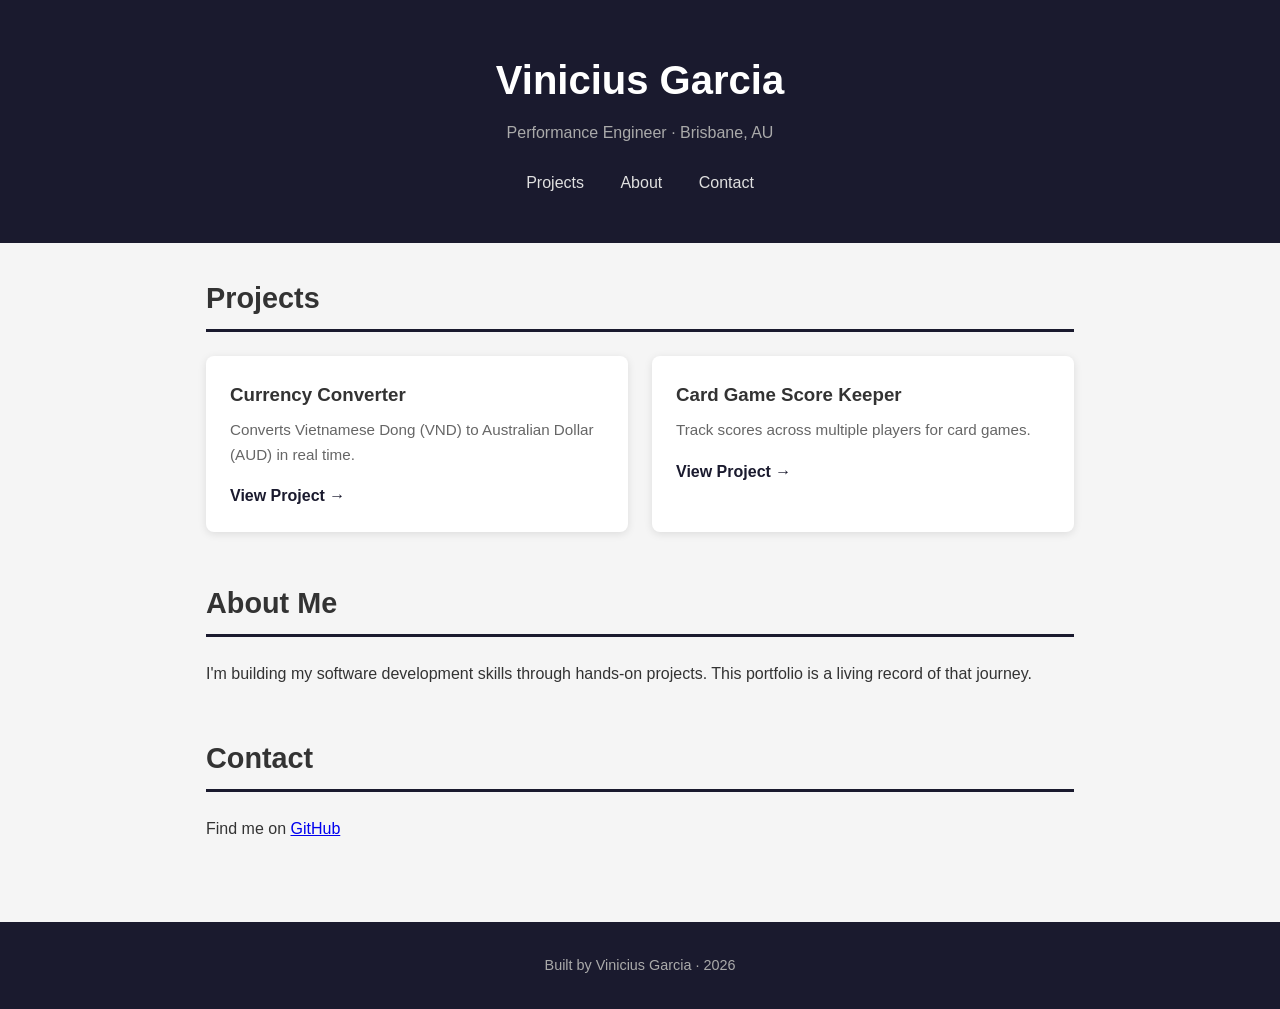
==== index.html @ 0daf0ae8 "Initial Commit: Portfolio Homepage" ====
<!DOCTYPE html>
<html lang="en">
<head>
    <meta charset="UTF-8">
    <meta name="viewport" content="width=device-width, initial-scale=1.0">
    <title>Vinicius Garcia | Developer Portfolio</title>
    <link rel="stylesheet" href="style.css">
</head>
<body>

    <header>
        <h1>Vinicius Garcia</h1>
        <p>Performance Engineer · Brisbane, AU</p>
        <nav>
            <a href="#projects">Projects</a>
            <a href="#about">About</a>
            <a href="#contact">Contact</a>
        </nav>
    </header>

    <main>
        <section id="projects">
            <h2>Projects</h2>
            <div class="project-grid">

                <div class="project-card">
                    <h3>Currency Converter</h3>
                    <p>Converts Vietnamese Dong (VND) to Australian Dollar (AUD) in real time.</p>
                    <a href="projects/currency-converter/index.html">View Project →</a>
                </div>

                <div class="project-card">
                    <h3>Card Game Score Keeper</h3>
                    <p>Track scores across multiple players for card games.</p>
                    <a href="projects/card-score-keeper/index.html">View Project →</a>
                </div>

            </div>
        </section>

        <section id="about">
            <h2>About Me</h2>
            <p>I'm building my software development skills through hands-on projects.
               This portfolio is a living record of that journey.</p>
        </section>

        <section id="contact">
            <h2>Contact</h2>
            <p>Find me on <a href="https://github.com/vbgarcia92" target="_blank">GitHub</a></p>
        </section>
    </main>

    <footer>
        <p>Built by Vinicius Garcia · 2026</p>
    </footer>

    <script src="script.js"></script>
</body>
</html>
---- style.css ----
/* === RESET & BASE === */
* {
  margin: 0;
  padding: 0;
  box-sizing: border-box;
}

body {
  font-family: "Segoe UI", Tahoma, Geneva, Verdana, sans-serif;
  background-color: #f5f5f5;
  color: #333;
  line-height: 1.6;
}

/* === HEADER === */
header {
  background-color: #1a1a2e;
  color: white;
  text-align: center;
  padding: 3rem 1rem;
}

header h1 {
  font-size: 2.5rem;
  margin-bottom: 0.5rem;
}
header p {
  color: #aaa;
  margin-bottom: 1.5rem;
}

nav a {
  color: #e0e0e0;
  text-decoration: none;
  margin: 0 1rem;
  font-size: 1rem;
}
nav a:hover {
  color: #fff;
  text-decoration: underline;
}

/* === MAIN SECTIONS === */
main {
  max-width: 900px;
  margin: 0 auto;
  padding: 2rem 1rem;
}

section {
  margin-bottom: 3rem;
}
section h2 {
  font-size: 1.8rem;
  margin-bottom: 1.5rem;
  border-bottom: 3px solid #1a1a2e;
  padding-bottom: 0.5rem;
}

/* === PROJECT CARDS === */
.project-grid {
  display: grid;
  grid-template-columns: repeat(auto-fit, minmax(250px, 1fr));
  gap: 1.5rem;
}

.project-card {
  background: white;
  border-radius: 8px;
  padding: 1.5rem;
  box-shadow: 0 2px 8px rgba(0, 0, 0, 0.1);
  transition: transform 0.2s;
}

.project-card:hover {
  transform: translateY(-4px);
}
.project-card h3 {
  margin-bottom: 0.5rem;
}
.project-card p {
  color: #666;
  font-size: 0.95rem;
  margin-bottom: 1rem;
}
.project-card a {
  color: #1a1a2e;
  font-weight: bold;
  text-decoration: none;
}
.project-card a:hover {
  text-decoration: underline;
}

/* === FOOTER === */
footer {
  text-align: center;
  padding: 2rem;
  background: #1a1a2e;
  color: #aaa;
  font-size: 0.9rem;
}
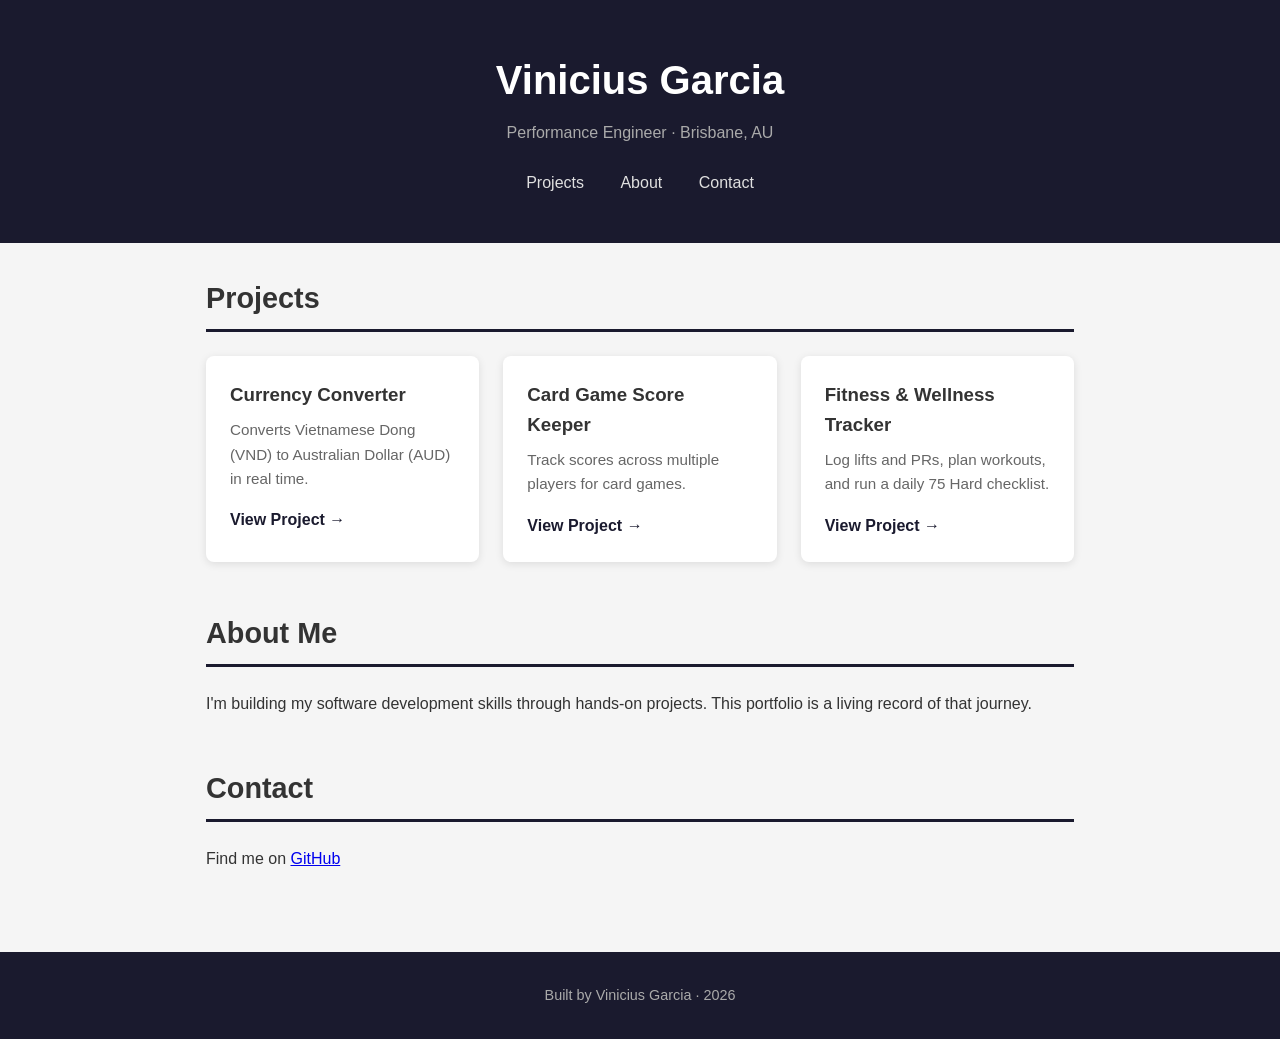
==== commit 3bc7a360: "Add fitness tracker app shell and lifts module Phase 1 — shell: - Mobile-first single-page app under" ====
--- a/index.html
+++ b/index.html
@@ -32,7 +32,13 @@
                 <div class="project-card">
                     <h3>Card Game Score Keeper</h3>
                     <p>Track scores across multiple players for card games.</p>
-                    <a href="projects/card-score-keeper/index.html">View Project →</a>
+                    <a href="projects/gp-pontinho/index.html">View Project →</a>
+                </div>
+
+                <div class="project-card">
+                    <h3>Fitness &amp; Wellness Tracker</h3>
+                    <p>Log lifts and PRs, plan workouts, and run a daily 75 Hard checklist.</p>
+                    <a href="projects/fitness/index.html">View Project →</a>
                 </div>
 
             </div>
